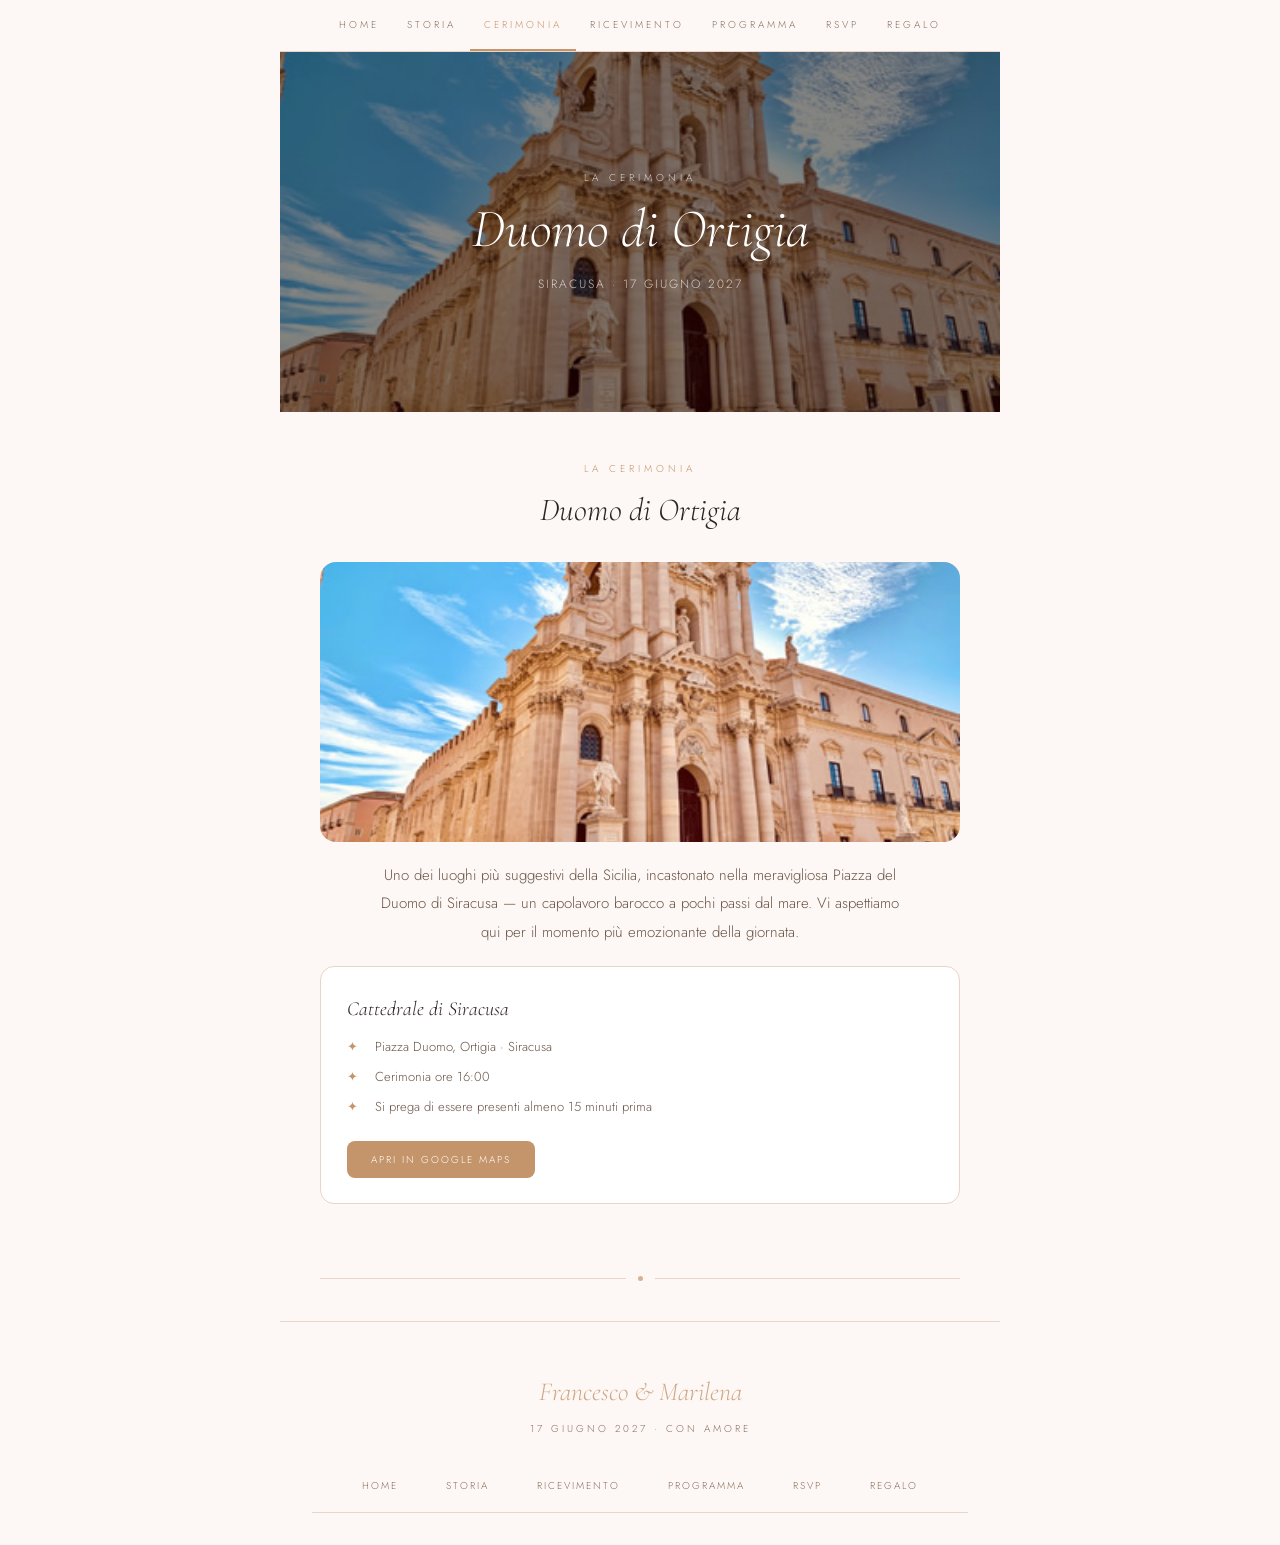
==== cerimonia.html @ 1da649b7 "Add files via upload" ====
<!DOCTYPE html>
<html lang="it">
<head>
  <meta charset="UTF-8"/>
  <meta name="viewport" content="width=device-width, initial-scale=1.0"/>
  <title>Cerimonia — Francesco & Marilena</title>
  <link rel="stylesheet" href="style.css">
  <style>
    .location-section { padding: 3rem 2.5rem 2rem; }
    .location-img-hero {
      width: 100%; height: 280px; object-fit: cover;
      border-radius: 16px; display: block; margin: 1.2rem 0;
    }
    .location-info {
      background: var(--white); border: 0.5px solid var(--gold-light);
      border-radius: 14px; padding: 1.6rem; margin-top: 1.2rem;
    }
    .location-info-title {
      font-family: 'Cormorant Garamond', serif;
      font-size: 20px; font-style: italic; color: var(--brown-dark); margin-bottom: 10px;
    }
    .location-info-row {
      display: flex; gap: 10px; align-items: flex-start;
      margin-bottom: 8px; font-size: 13px; color: var(--brown-mid);
    }
    .location-info-row span:first-child { color: var(--gold); min-width: 18px; }
    .map-btn {
      display: inline-block; margin-top: 14px;
      background: var(--gold); color: var(--white);
      text-decoration: none; border-radius: 8px;
      padding: 10px 24px; font-size: 10px; letter-spacing: 2px;
      text-transform: uppercase; transition: background 0.2s;
    }
    .map-btn:hover { background: #b0804f; }
    @media (max-width: 500px) { .location-section { padding: 2.5rem 1.5rem 1.5rem; } }
  </style>
</head>
<body>

<nav>
  <a href="index.html">Home</a>
  <a href="storia.html">Storia</a>
  <a href="cerimonia.html" class="active">Cerimonia</a>
  <a href="ricevimento.html">Ricevimento</a>
  <a href="programma.html">Programma</a>
  <a href="rsvp.html">RSVP</a>
  <a href="regalo.html">Regalo</a>
</nav>

<div class="page-hero">
  <div class="page-hero-bg" style="background-image: url('Duomo.jpg');"></div>
  <div class="page-hero-content">
    <p class="page-hero-label">La cerimonia</p>
    <h1 class="page-hero-title">Duomo di Ortigia</h1>
    <p class="page-hero-sub">Siracusa · 17 Giugno 2027</p>
  </div>
</div>

<div class="location-section">
  <p class="section-label">La cerimonia</p>
  <h2 class="section-title">Duomo di Ortigia</h2>

  <img class="location-img-hero" src="Duomo.jpg" alt="Piazza del Duomo di Ortigia, Siracusa" />

  <p class="body-text" style="margin-top: 1.2rem;">
    Uno dei luoghi più suggestivi della Sicilia, incastonato nella meravigliosa
    Piazza del Duomo di Siracusa — un capolavoro barocco a pochi passi dal mare.
    Vi aspettiamo qui per il momento più emozionante della giornata.
  </p>

  <div class="location-info">
    <p class="location-info-title">Cattedrale di Siracusa</p>
    <div class="location-info-row"><span>✦</span><span>Piazza Duomo, Ortigia · Siracusa</span></div>
    <div class="location-info-row"><span>✦</span><span>Cerimonia ore 16:00</span></div>
    <div class="location-info-row"><span>✦</span><span>Si prega di essere presenti almeno 15 minuti prima</span></div>
    <a class="map-btn" href="https://maps.google.com/?q=Duomo+di+Ortigia+Siracusa" target="_blank">Apri in Google Maps</a>
  </div>
</div>

<div class="divider"><div class="div-line"></div><div class="div-dot"></div><div class="div-line"></div></div>

<footer>
  <p class="footer-names">Francesco & Marilena</p>
  <p class="footer-sub">17 Giugno 2027 · Con amore</p>
  <nav class="footer-nav">
    <a href="index.html">Home</a>
    <a href="storia.html">Storia</a>
    <a href="ricevimento.html">Ricevimento</a>
    <a href="programma.html">Programma</a>
    <a href="rsvp.html">RSVP</a>
    <a href="regalo.html">Regalo</a>
  </nav>
</footer>
</body>
</html>
---- style.css ----
@import url('https://fonts.googleapis.com/css2?family=Cormorant+Garamond:ital,wght@0,300;0,400;1,300;1,400&family=Jost:wght@300;400&display=swap');

*, *::before, *::after { box-sizing: border-box; margin: 0; padding: 0; }

:root {
  --cream: #fdf8f5;
  --gold: #c4956a;
  --gold-light: #e8d5c8;
  --brown-dark: #2c2220;
  --brown-mid: #6b5548;
  --brown-light: #8a7060;
  --white: #ffffff;
}

html { scroll-behavior: smooth; }

body {
  font-family: 'Jost', sans-serif;
  font-weight: 300;
  background: var(--cream);
  color: var(--brown-dark);
  line-height: 1.7;
  margin: 0 auto;
  max-width: 720px;
}

/* NAV */
nav {
  position: sticky; top: 0; z-index: 100;
  background: rgba(253,248,245,0.96);
  backdrop-filter: blur(8px);
  border-bottom: 0.5px solid var(--gold-light);
  display: flex; justify-content: center; flex-wrap: wrap;
}
nav a {
  font-size: 10px; letter-spacing: 3px; text-transform: uppercase;
  color: var(--brown-light); text-decoration: none;
  padding: 16px 14px; border-bottom: 2px solid transparent;
  transition: color 0.2s, border-color 0.2s;
}
nav a:hover, nav a.active { color: var(--gold); border-bottom-color: var(--gold); }

/* PAGE HERO with background image */
.page-hero {
  position: relative; height: 360px;
  display: flex; align-items: center; justify-content: center;
  overflow: hidden; text-align: center;
}
.page-hero-bg {
  position: absolute; inset: 0;
  background-size: cover; background-position: center;
  filter: brightness(0.52);
  transition: transform 9s ease;
}
.page-hero:hover .page-hero-bg { transform: scale(1.05); }
.page-hero-content { position: relative; z-index: 1; padding: 0 2rem; }
.page-hero-label {
  font-size: 10px; letter-spacing: 4px; text-transform: uppercase;
  color: rgba(255,255,255,0.75); margin-bottom: 0.8rem;
}
.page-hero-title {
  font-family: 'Cormorant Garamond', serif;
  font-size: clamp(36px, 8vw, 54px);
  font-weight: 300; font-style: italic; color: #fff;
  line-height: 1.1;
}
.page-hero-sub {
  font-size: 12px; letter-spacing: 2px; color: rgba(255,255,255,0.7);
  text-transform: uppercase; margin-top: 1rem;
}

/* DIVIDER */
.divider {
  display: flex; align-items: center; gap: 12px;
  padding: 0 2.5rem; margin: 2.5rem 0;
}
.div-line { flex: 1; height: 0.5px; background: var(--gold-light); }
.div-dot { width: 5px; height: 5px; border-radius: 50%; background: var(--gold); opacity: 0.7; }

/* SECTIONS */
section { padding: 3rem 2.5rem 1rem; }

.section-label {
  font-size: 10px; letter-spacing: 4px; color: var(--gold);
  text-transform: uppercase; margin-bottom: 0.4rem; text-align: center;
}
.section-title {
  font-family: 'Cormorant Garamond', serif; font-size: 32px;
  font-weight: 300; font-style: italic; color: var(--brown-dark);
  text-align: center; margin-bottom: 1.5rem;
}
.body-text {
  font-size: 15px; color: var(--brown-mid); line-height: 1.9;
  text-align: center; max-width: 520px; margin: 0 auto;
}

/* CARDS */
.cards { display: grid; grid-template-columns: 1fr 1fr; gap: 14px; margin-top: 1.5rem; }
.card {
  background: var(--white); border: 0.5px solid var(--gold-light);
  border-radius: 14px; padding: 1.8rem 1.2rem; text-align: center;
}
.card-icon { color: var(--gold); font-size: 18px; margin-bottom: 10px; opacity: 0.8; }
.card-title {
  font-family: 'Cormorant Garamond', serif; font-size: 18px;
  font-style: italic; color: var(--brown-dark); margin-bottom: 6px;
}
.card-body { font-size: 13px; color: var(--brown-light); line-height: 1.7; }
.card-link {
  display: inline-block; margin-top: 10px; font-size: 10px; letter-spacing: 2px;
  text-transform: uppercase; color: var(--gold); text-decoration: none;
  border-bottom: 0.5px solid var(--gold-light); padding-bottom: 1px;
  transition: border-color 0.2s;
}
.card-link:hover { border-color: var(--gold); }

/* LOCATION IMAGE STRIP */
.location-img {
  width: 100%; height: 220px; object-fit: cover;
  border-radius: 14px; margin-top: 1.2rem;
  display: block;
}

/* TIMELINE */
.timeline { margin-top: 1.5rem; }
.tl-item { display: flex; gap: 18px; margin-bottom: 1.4rem; align-items: flex-start; }
.tl-time {
  font-size: 12px; letter-spacing: 1px; color: var(--gold);
  min-width: 48px; text-align: right; padding-top: 2px;
}
.tl-track { display: flex; flex-direction: column; align-items: center; }
.tl-dot {
  width: 9px; height: 9px; border-radius: 50%;
  background: var(--cream); border: 1.5px solid var(--gold);
  flex-shrink: 0; margin-top: 4px;
}
.tl-wire { width: 0.5px; flex: 1; min-height: 28px; background: var(--gold-light); }
.tl-content { flex: 1; padding-bottom: 12px; }
.tl-label { font-size: 14px; font-weight: 400; color: var(--brown-dark); margin-bottom: 2px; }
.tl-desc { font-size: 13px; color: var(--brown-light); }

/* RSVP */
.rsvp-box {
  background: var(--white); border: 0.5px solid var(--gold-light);
  border-radius: 18px; padding: 2.5rem 2rem; margin-top: 1.5rem;
}
.rsvp-box input, .rsvp-box select, .rsvp-box textarea {
  width: 100%; border: 0.5px solid var(--gold-light); border-radius: 8px;
  padding: 11px 14px; font-family: 'Jost', sans-serif; font-size: 14px;
  font-weight: 300; color: var(--brown-dark); background: var(--cream);
  margin-bottom: 12px; outline: none; transition: border-color 0.2s; appearance: none;
}
.rsvp-box input:focus, .rsvp-box select:focus, .rsvp-box textarea:focus { border-color: var(--gold); }
.rsvp-box textarea { resize: vertical; min-height: 80px; }
.rsvp-btn {
  background: var(--gold); color: var(--white); border: none; border-radius: 8px;
  padding: 14px 32px; font-family: 'Jost', sans-serif; font-weight: 300;
  font-size: 11px; letter-spacing: 3px; text-transform: uppercase;
  cursor: pointer; width: 100%; transition: background 0.2s, transform 0.1s;
}
.rsvp-btn:hover { background: #b0804f; }
.rsvp-btn:active { transform: scale(0.99); }
.rsvp-success {
  display: none; text-align: center; padding: 1.5rem;
  font-family: 'Cormorant Garamond', serif; font-style: italic;
  font-size: 22px; color: var(--gold);
}

/* REGALO */
.regalo-grid { display: grid; grid-template-columns: 1fr 1fr; gap: 14px; margin-top: 1.5rem; }
.regalo-card {
  background: var(--white); border: 0.5px solid var(--gold-light);
  border-radius: 14px; padding: 1.8rem 1.2rem; text-align: center;
}
.regalo-name {
  font-family: 'Cormorant Garamond', serif; font-size: 20px;
  font-style: italic; color: var(--brown-dark); margin-bottom: 4px;
}
.regalo-iban { font-size: 11px; color: var(--brown-light); margin-bottom: 14px; word-break: break-all; }
.qr-wrap { display: flex; justify-content: center; }
.regalo-note { font-size: 11px; color: var(--brown-light); margin-top: 10px; font-style: italic; }

/* FOOTER */
footer {
  text-align: center; padding: 3rem 2rem 2rem;
  border-top: 0.5px solid var(--gold-light); margin-top: 2rem;
}
.footer-names {
  font-family: 'Cormorant Garamond', serif; font-size: 26px;
  font-style: italic; color: var(--gold); opacity: 0.8;
}
.footer-sub {
  font-size: 10px; letter-spacing: 3px; color: var(--brown-light);
  text-transform: uppercase; margin-top: 6px;
}
.footer-nav { display: flex; justify-content: center; gap: 20px; margin-top: 1.5rem; flex-wrap: wrap; }
.footer-nav a {
  font-size: 10px; letter-spacing: 2px; text-transform: uppercase;
  color: var(--brown-light); text-decoration: none; transition: color 0.2s;
}
.footer-nav a:hover { color: var(--gold); }

/* ANIMATIONS */
@keyframes fadeUp {
  from { opacity: 0; transform: translateY(16px); }
  to   { opacity: 1; transform: translateY(0); }
}
.fade-up { opacity: 0; animation: fadeUp 0.8s ease forwards; }
.fade-up-1 { animation-delay: 0.1s; }
.fade-up-2 { animation-delay: 0.25s; }
.fade-up-3 { animation-delay: 0.4s; }
.fade-up-4 { animation-delay: 0.55s; }

/* RESPONSIVE */
@media (max-width: 500px) {
  .cards, .regalo-grid { grid-template-columns: 1fr; }
  nav a { padding: 12px 9px; font-size: 9px; letter-spacing: 2px; }
  section { padding: 2.5rem 1.5rem 1rem; }
  .page-hero { height: 280px; }
}
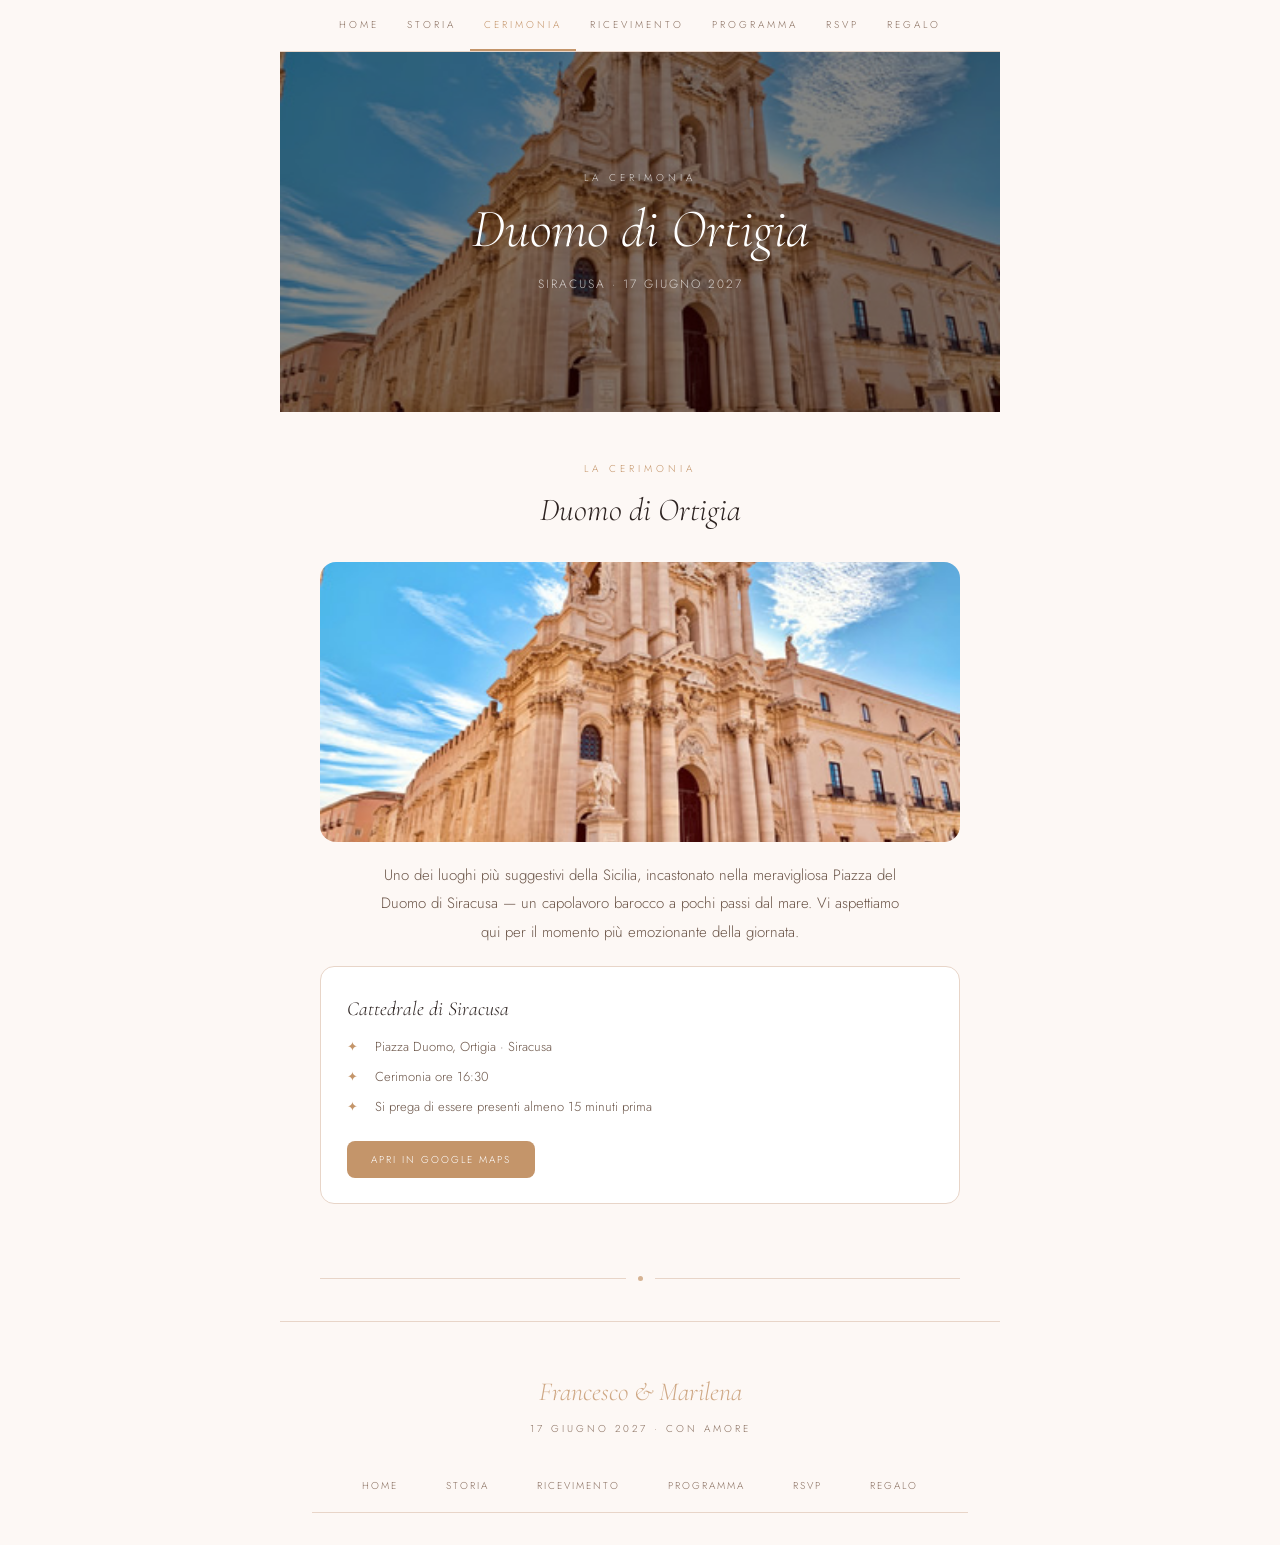
==== commit 38de8212: "Update cerimonia.html" ====
--- a/cerimonia.html
+++ b/cerimonia.html
@@ -71,7 +71,7 @@
   <div class="location-info">
     <p class="location-info-title">Cattedrale di Siracusa</p>
     <div class="location-info-row"><span>✦</span><span>Piazza Duomo, Ortigia · Siracusa</span></div>
-    <div class="location-info-row"><span>✦</span><span>Cerimonia ore 16:00</span></div>
+    <div class="location-info-row"><span>✦</span><span>Cerimonia ore 16:30</span></div>
     <div class="location-info-row"><span>✦</span><span>Si prega di essere presenti almeno 15 minuti prima</span></div>
     <a class="map-btn" href="https://maps.google.com/?q=Duomo+di+Ortigia+Siracusa" target="_blank">Apri in Google Maps</a>
   </div>
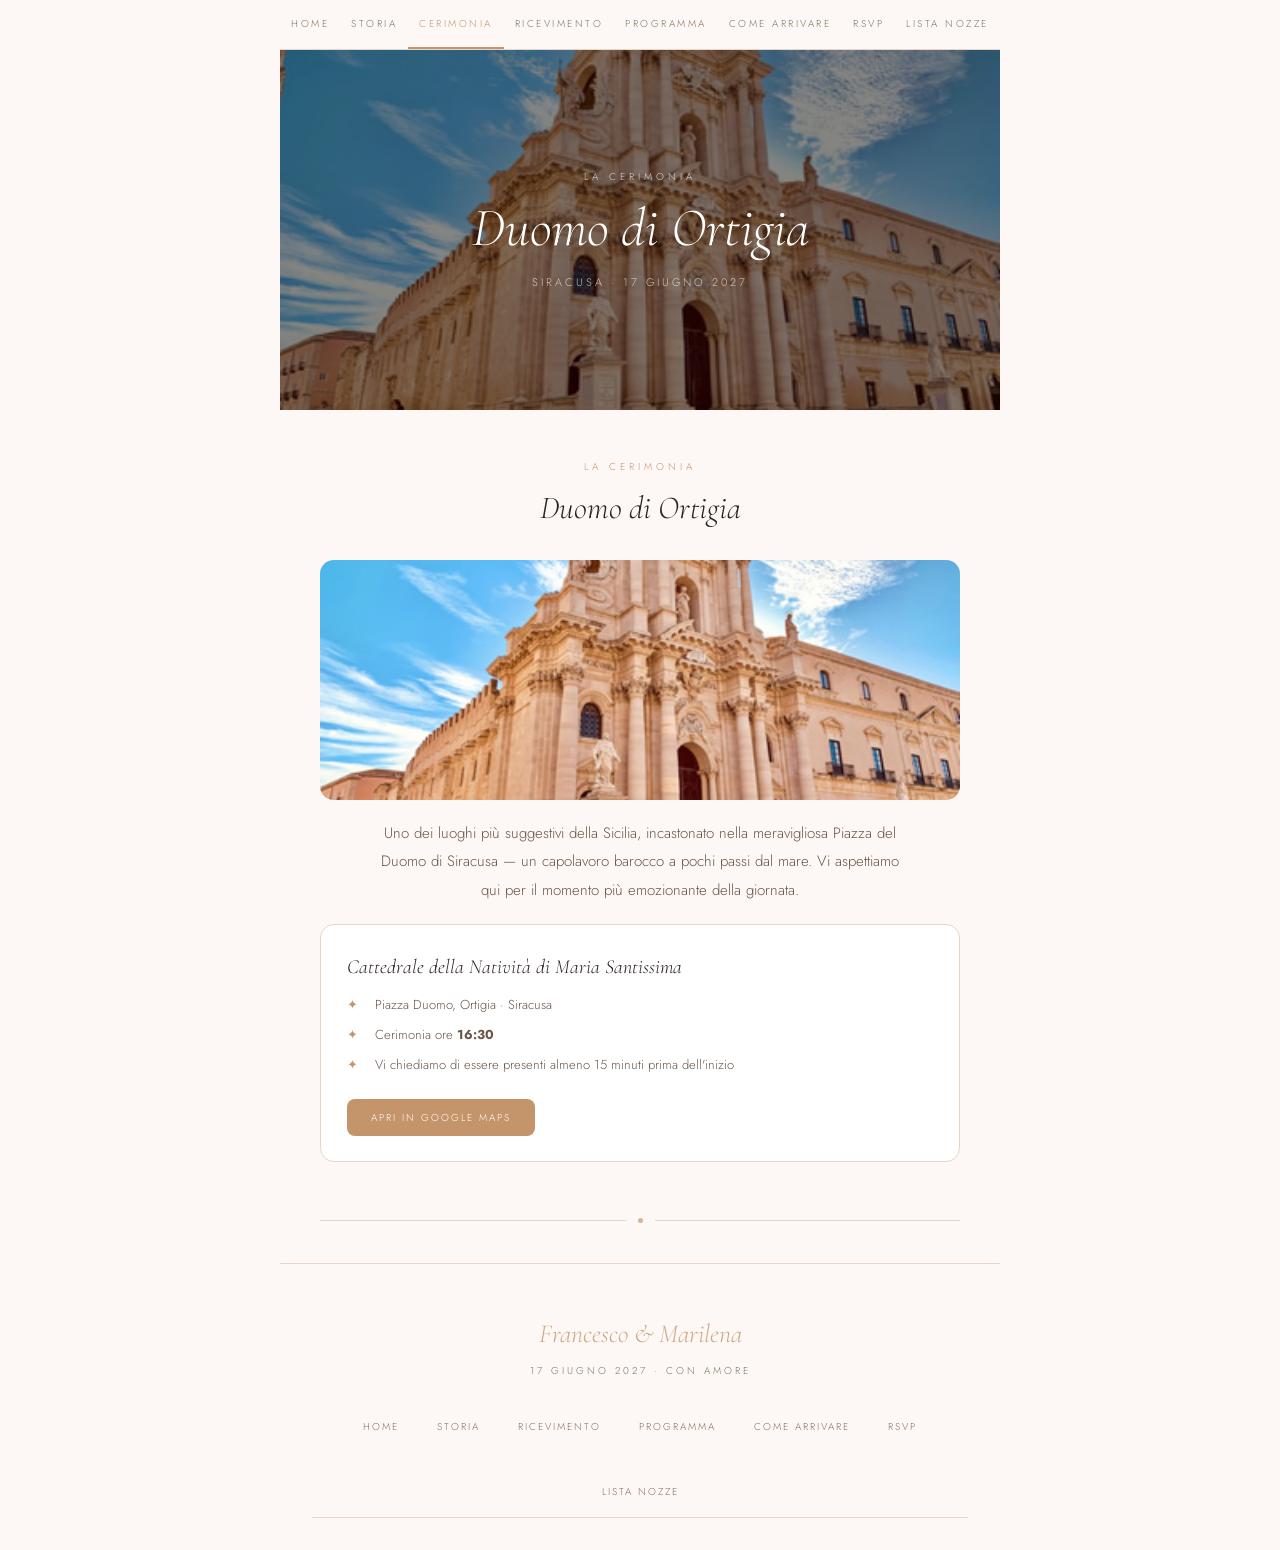
==== commit 5d0ead90: "Add files via upload" ====
--- a/cerimonia.html
+++ b/cerimonia.html
@@ -4,51 +4,25 @@
   <meta charset="UTF-8"/>
   <meta name="viewport" content="width=device-width, initial-scale=1.0"/>
   <title>Cerimonia — Francesco & Marilena</title>
+  <meta name="description" content="La cerimonia di Francesco e Marilena al Duomo di Ortigia, Siracusa, il 17 giugno 2027."/>
+  <meta property="og:title" content="Cerimonia — Francesco & Marilena"/>
+  <meta property="og:description" content="Francesco & Marilena · 17 giugno 2027 · Duomo di Ortigia, Siracusa"/>
   <link rel="stylesheet" href="style.css">
-  <style>
-    .location-section { padding: 3rem 2.5rem 2rem; }
-    .location-img-hero {
-      width: 100%; height: 280px; object-fit: cover;
-      border-radius: 16px; display: block; margin: 1.2rem 0;
-    }
-    .location-info {
-      background: var(--white); border: 0.5px solid var(--gold-light);
-      border-radius: 14px; padding: 1.6rem; margin-top: 1.2rem;
-    }
-    .location-info-title {
-      font-family: 'Cormorant Garamond', serif;
-      font-size: 20px; font-style: italic; color: var(--brown-dark); margin-bottom: 10px;
-    }
-    .location-info-row {
-      display: flex; gap: 10px; align-items: flex-start;
-      margin-bottom: 8px; font-size: 13px; color: var(--brown-mid);
-    }
-    .location-info-row span:first-child { color: var(--gold); min-width: 18px; }
-    .map-btn {
-      display: inline-block; margin-top: 14px;
-      background: var(--gold); color: var(--white);
-      text-decoration: none; border-radius: 8px;
-      padding: 10px 24px; font-size: 10px; letter-spacing: 2px;
-      text-transform: uppercase; transition: background 0.2s;
-    }
-    .map-btn:hover { background: #b0804f; }
-    @media (max-width: 500px) { .location-section { padding: 2.5rem 1.5rem 1.5rem; } }
-  </style>
 </head>
 <body>
-
 <nav>
   <a href="index.html">Home</a>
   <a href="storia.html">Storia</a>
   <a href="cerimonia.html" class="active">Cerimonia</a>
   <a href="ricevimento.html">Ricevimento</a>
   <a href="programma.html">Programma</a>
+  <a href="arrivare.html">Come arrivare</a>
   <a href="rsvp.html">RSVP</a>
-  <a href="regalo.html">Regalo</a>
+  <a href="regalo.html">Lista nozze</a>
 </nav>
 
 <div class="page-hero">
-  <div class="page-hero-bg" style="background-image: url('Duomo.jpg');"></div>
+  <div class="page-hero-bg" style="background-image: url('Duomo.jpg');" role="img" aria-label="Duomo di Ortigia, Siracusa"></div>
   <div class="page-hero-content">
     <p class="page-hero-label">La cerimonia</p>
     <h1 class="page-hero-title">Duomo di Ortigia</h1>
@@ -56,11 +30,11 @@
   </div>
 </div>
 
-<div class="location-section">
+<section>
   <p class="section-label">La cerimonia</p>
   <h2 class="section-title">Duomo di Ortigia</h2>
 
-  <img class="location-img-hero" src="Duomo.jpg" alt="Piazza del Duomo di Ortigia, Siracusa" />
+  <img class="location-img-hero" src="Duomo.jpg" alt="Piazza del Duomo di Ortigia, Siracusa" loading="lazy"/>
 
   <p class="body-text" style="margin-top: 1.2rem;">
     Uno dei luoghi più suggestivi della Sicilia, incastonato nella meravigliosa
@@ -68,14 +42,14 @@
     Vi aspettiamo qui per il momento più emozionante della giornata.
   </p>
 
-  <div class="location-info">
-    <p class="location-info-title">Cattedrale di Siracusa</p>
-    <div class="location-info-row"><span>✦</span><span>Piazza Duomo, Ortigia · Siracusa</span></div>
-    <div class="location-info-row"><span>✦</span><span>Cerimonia ore 16:30</span></div>
-    <div class="location-info-row"><span>✦</span><span>Si prega di essere presenti almeno 15 minuti prima</span></div>
-    <a class="map-btn" href="https://maps.google.com/?q=Duomo+di+Ortigia+Siracusa" target="_blank">Apri in Google Maps</a>
+  <div class="info-box">
+    <p class="info-box-title">Cattedrale della Natività di Maria Santissima</p>
+    <div class="info-row"><span>✦</span><span>Piazza Duomo, Ortigia · Siracusa</span></div>
+    <div class="info-row"><span>✦</span><span>Cerimonia ore <strong>16:30</strong></span></div>
+    <div class="info-row"><span>✦</span><span>Vi chiediamo di essere presenti almeno 15 minuti prima dell'inizio</span></div>
+    <a class="map-btn" href="https://maps.google.com/?q=Duomo+di+Ortigia+Siracusa" target="_blank" rel="noopener" aria-label="Apri il Duomo di Ortigia in Google Maps">Apri in Google Maps</a>
   </div>
-</div>
+</section>
 
 <div class="divider"><div class="div-line"></div><div class="div-dot"></div><div class="div-line"></div></div>
 
@@ -87,8 +61,9 @@
     <a href="storia.html">Storia</a>
     <a href="ricevimento.html">Ricevimento</a>
     <a href="programma.html">Programma</a>
+    <a href="arrivare.html">Come arrivare</a>
     <a href="rsvp.html">RSVP</a>
-    <a href="regalo.html">Regalo</a>
+    <a href="regalo.html">Lista nozze</a>
   </nav>
 </footer>
 </body>
--- a/style.css
+++ b/style.css
@@ -33,14 +33,14 @@
   display: flex; justify-content: center; flex-wrap: wrap;
 }
 nav a {
-  font-size: 10px; letter-spacing: 3px; text-transform: uppercase;
+  font-size: 10px; letter-spacing: 2.5px; text-transform: uppercase;
   color: var(--brown-light); text-decoration: none;
-  padding: 16px 14px; border-bottom: 2px solid transparent;
+  padding: 15px 11px; border-bottom: 2px solid transparent;
   transition: color 0.2s, border-color 0.2s;
 }
 nav a:hover, nav a.active { color: var(--gold); border-bottom-color: var(--gold); }
 
-/* PAGE HERO with background image */
+/* PAGE HERO */
 .page-hero {
   position: relative; height: 360px;
   display: flex; align-items: center; justify-content: center;
@@ -61,11 +61,10 @@
 .page-hero-title {
   font-family: 'Cormorant Garamond', serif;
   font-size: clamp(36px, 8vw, 54px);
-  font-weight: 300; font-style: italic; color: #fff;
-  line-height: 1.1;
+  font-weight: 300; font-style: italic; color: #fff; line-height: 1.1;
 }
 .page-hero-sub {
-  font-size: 12px; letter-spacing: 2px; color: rgba(255,255,255,0.7);
+  font-size: 11px; letter-spacing: 3px; color: rgba(255,255,255,0.7);
   text-transform: uppercase; margin-top: 1rem;
 }
 
@@ -78,7 +77,7 @@
 .div-dot { width: 5px; height: 5px; border-radius: 50%; background: var(--gold); opacity: 0.7; }
 
 /* SECTIONS */
-section { padding: 3rem 2.5rem 1rem; }
+section { padding: 3rem 2.5rem 1rem; scroll-margin-top: 60px; }
 
 .section-label {
   font-size: 10px; letter-spacing: 4px; color: var(--gold);
@@ -114,19 +113,48 @@
 }
 .card-link:hover { border-color: var(--gold); }
 
-/* LOCATION IMAGE STRIP */
-.location-img {
-  width: 100%; height: 220px; object-fit: cover;
-  border-radius: 14px; margin-top: 1.2rem;
-  display: block;
-}
+/* LOCATION IMAGES */
+.location-img-hero {
+  width: 100%; height: 240px; object-fit: cover;
+  border-radius: 14px; display: block; margin: 1.2rem 0;
+}
+.location-img-row {
+  display: grid; grid-template-columns: 1fr 1fr; gap: 10px; margin: 1rem 0;
+}
+.location-img-row img {
+  width: 100%; height: 170px; object-fit: cover;
+  border-radius: 12px; display: block;
+}
+
+/* INFO BOX */
+.info-box {
+  background: var(--white); border: 0.5px solid var(--gold-light);
+  border-radius: 14px; padding: 1.6rem; margin-top: 1.2rem;
+}
+.info-box-title {
+  font-family: 'Cormorant Garamond', serif;
+  font-size: 20px; font-style: italic; color: var(--brown-dark); margin-bottom: 10px;
+}
+.info-row {
+  display: flex; gap: 10px; align-items: flex-start;
+  margin-bottom: 8px; font-size: 13px; color: var(--brown-mid);
+}
+.info-row span:first-child { color: var(--gold); min-width: 18px; flex-shrink: 0; }
+.map-btn {
+  display: inline-block; margin-top: 14px;
+  background: var(--gold); color: var(--white);
+  text-decoration: none; border-radius: 8px;
+  padding: 10px 24px; font-size: 10px; letter-spacing: 2px;
+  text-transform: uppercase; transition: background 0.2s;
+}
+.map-btn:hover { background: #b0804f; }
 
 /* TIMELINE */
 .timeline { margin-top: 1.5rem; }
 .tl-item { display: flex; gap: 18px; margin-bottom: 1.4rem; align-items: flex-start; }
 .tl-time {
   font-size: 12px; letter-spacing: 1px; color: var(--gold);
-  min-width: 48px; text-align: right; padding-top: 2px;
+  min-width: 52px; text-align: right; padding-top: 2px; flex-shrink: 0;
 }
 .tl-track { display: flex; flex-direction: column; align-items: center; }
 .tl-dot {
@@ -144,42 +172,32 @@
   background: var(--white); border: 0.5px solid var(--gold-light);
   border-radius: 18px; padding: 2.5rem 2rem; margin-top: 1.5rem;
 }
-.rsvp-box input, .rsvp-box select, .rsvp-box textarea {
+.rsvp-box input,
+.rsvp-box select,
+.rsvp-box textarea {
   width: 100%; border: 0.5px solid var(--gold-light); border-radius: 8px;
-  padding: 11px 14px; font-family: 'Jost', sans-serif; font-size: 14px;
+  padding: 12px 14px; font-family: 'Jost', sans-serif; font-size: 14px;
   font-weight: 300; color: var(--brown-dark); background: var(--cream);
   margin-bottom: 12px; outline: none; transition: border-color 0.2s; appearance: none;
 }
-.rsvp-box input:focus, .rsvp-box select:focus, .rsvp-box textarea:focus { border-color: var(--gold); }
+.rsvp-box input:focus,
+.rsvp-box select:focus,
+.rsvp-box textarea:focus { border-color: var(--gold); }
 .rsvp-box textarea { resize: vertical; min-height: 80px; }
 .rsvp-btn {
   background: var(--gold); color: var(--white); border: none; border-radius: 8px;
   padding: 14px 32px; font-family: 'Jost', sans-serif; font-weight: 300;
   font-size: 11px; letter-spacing: 3px; text-transform: uppercase;
-  cursor: pointer; width: 100%; transition: background 0.2s, transform 0.1s;
+  cursor: pointer; width: 100%; transition: background 0.2s;
 }
 .rsvp-btn:hover { background: #b0804f; }
-.rsvp-btn:active { transform: scale(0.99); }
+.rsvp-btn:focus { outline: 2px solid var(--gold); outline-offset: 2px; }
 .rsvp-success {
   display: none; text-align: center; padding: 1.5rem;
   font-family: 'Cormorant Garamond', serif; font-style: italic;
   font-size: 22px; color: var(--gold);
 }
 
-/* REGALO */
-.regalo-grid { display: grid; grid-template-columns: 1fr 1fr; gap: 14px; margin-top: 1.5rem; }
-.regalo-card {
-  background: var(--white); border: 0.5px solid var(--gold-light);
-  border-radius: 14px; padding: 1.8rem 1.2rem; text-align: center;
-}
-.regalo-name {
-  font-family: 'Cormorant Garamond', serif; font-size: 20px;
-  font-style: italic; color: var(--brown-dark); margin-bottom: 4px;
-}
-.regalo-iban { font-size: 11px; color: var(--brown-light); margin-bottom: 14px; word-break: break-all; }
-.qr-wrap { display: flex; justify-content: center; }
-.regalo-note { font-size: 11px; color: var(--brown-light); margin-top: 10px; font-style: italic; }
-
 /* FOOTER */
 footer {
   text-align: center; padding: 3rem 2rem 2rem;
@@ -193,7 +211,7 @@
   font-size: 10px; letter-spacing: 3px; color: var(--brown-light);
   text-transform: uppercase; margin-top: 6px;
 }
-.footer-nav { display: flex; justify-content: center; gap: 20px; margin-top: 1.5rem; flex-wrap: wrap; }
+.footer-nav { display: flex; justify-content: center; gap: 16px; margin-top: 1.5rem; flex-wrap: wrap; }
 .footer-nav a {
   font-size: 10px; letter-spacing: 2px; text-transform: uppercase;
   color: var(--brown-light); text-decoration: none; transition: color 0.2s;
@@ -205,16 +223,22 @@
   from { opacity: 0; transform: translateY(16px); }
   to   { opacity: 1; transform: translateY(0); }
 }
-.fade-up { opacity: 0; animation: fadeUp 0.8s ease forwards; }
-.fade-up-1 { animation-delay: 0.1s; }
-.fade-up-2 { animation-delay: 0.25s; }
-.fade-up-3 { animation-delay: 0.4s; }
-.fade-up-4 { animation-delay: 0.55s; }
+
+/* NAVETTA BADGE */
+.badge-info {
+  display: inline-block; font-size: 10px; letter-spacing: 2px;
+  text-transform: uppercase; color: var(--brown-light);
+  background: var(--cream); border: 0.5px solid var(--gold-light);
+  border-radius: 20px; padding: 4px 14px; margin-bottom: 1rem;
+}
 
 /* RESPONSIVE */
-@media (max-width: 500px) {
-  .cards, .regalo-grid { grid-template-columns: 1fr; }
-  nav a { padding: 12px 9px; font-size: 9px; letter-spacing: 2px; }
-  section { padding: 2.5rem 1.5rem 1rem; }
+@media (max-width: 540px) {
+  .cards { grid-template-columns: 1fr; }
+  .location-img-row { grid-template-columns: 1fr; }
+  nav a { padding: 12px 8px; font-size: 9px; letter-spacing: 1.5px; }
+  section { padding: 2.5rem 1.4rem 1rem; }
   .page-hero { height: 280px; }
-}
+  .rsvp-box { padding: 1.8rem 1.2rem; }
+  .divider { padding: 0 1.4rem; }
+}
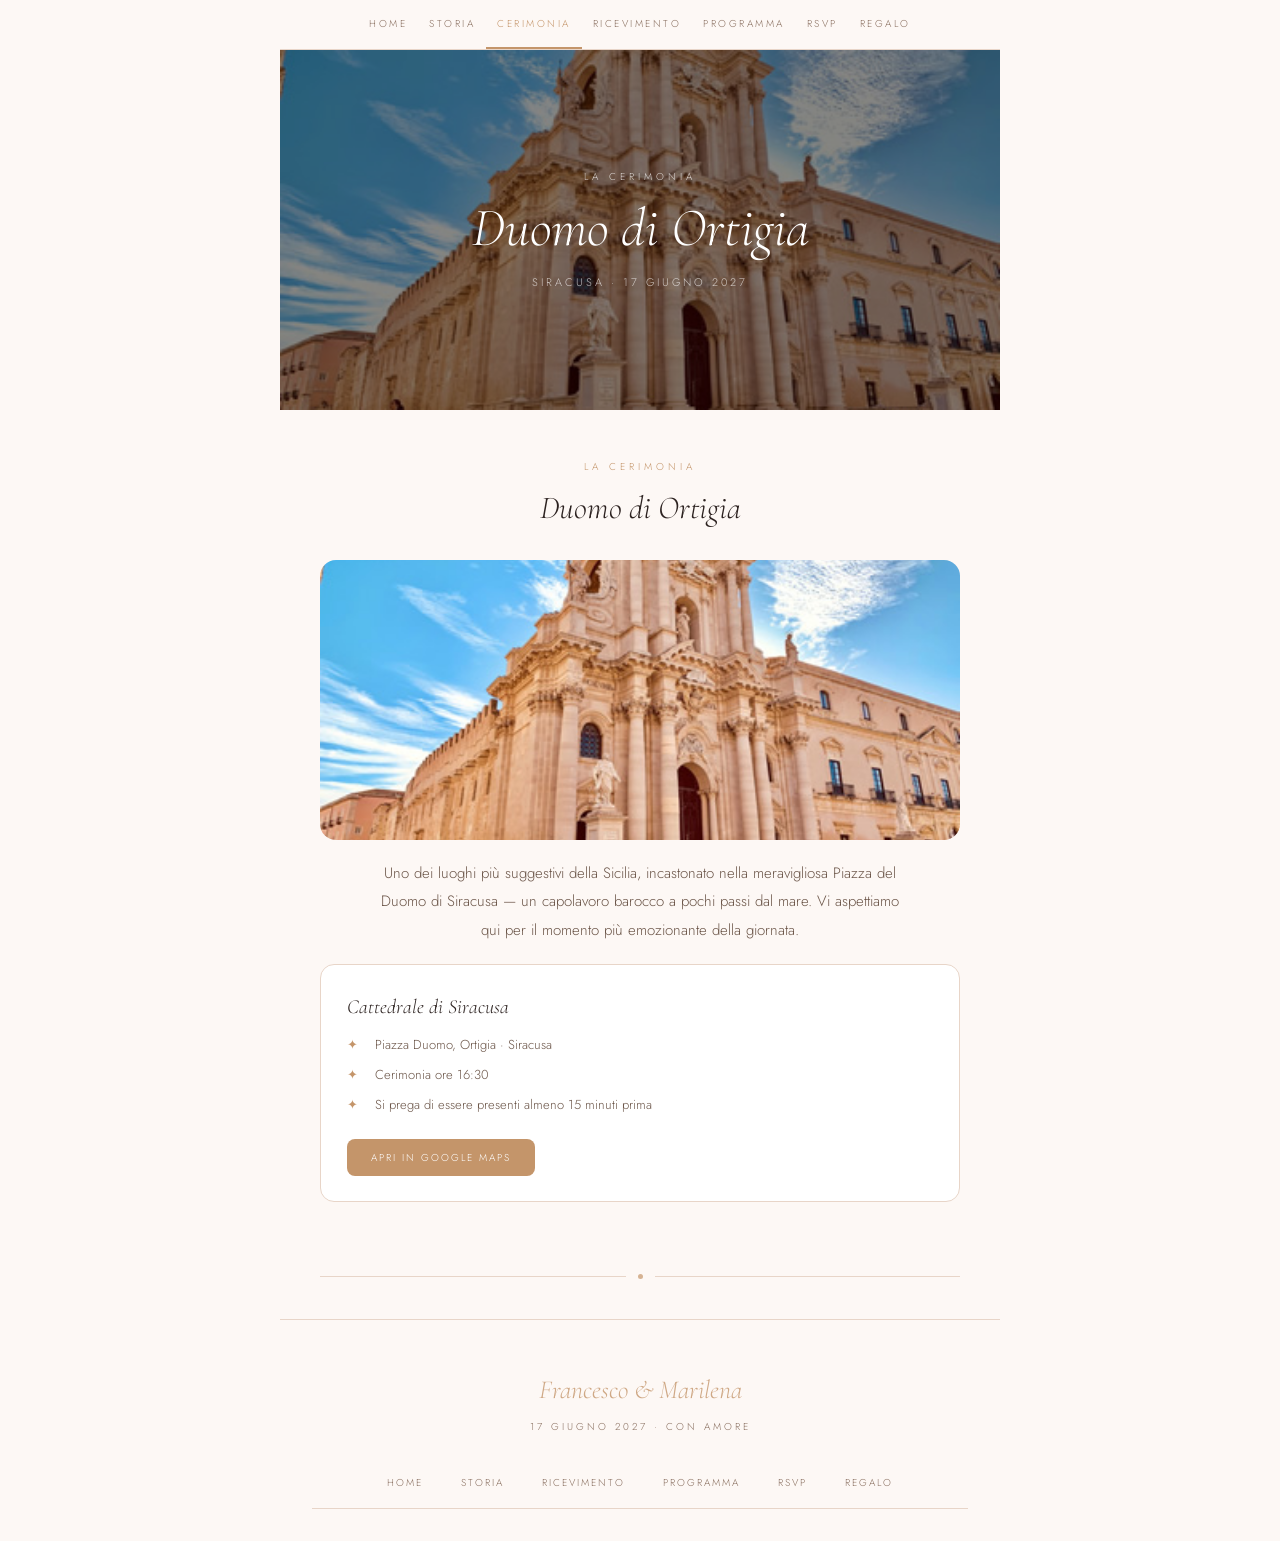
==== commit 0e5eca71: "Add files via upload" ====
--- a/cerimonia.html
+++ b/cerimonia.html
@@ -4,25 +4,51 @@
   <meta charset="UTF-8"/>
   <meta name="viewport" content="width=device-width, initial-scale=1.0"/>
   <title>Cerimonia — Francesco & Marilena</title>
-  <meta name="description" content="La cerimonia di Francesco e Marilena al Duomo di Ortigia, Siracusa, il 17 giugno 2027."/>
-  <meta property="og:title" content="Cerimonia — Francesco & Marilena"/>
-  <meta property="og:description" content="Francesco & Marilena · 17 giugno 2027 · Duomo di Ortigia, Siracusa"/>
   <link rel="stylesheet" href="style.css">
+  <style>
+    .location-section { padding: 3rem 2.5rem 2rem; }
+    .location-img-hero {
+      width: 100%; height: 280px; object-fit: cover;
+      border-radius: 16px; display: block; margin: 1.2rem 0;
+    }
+    .location-info {
+      background: var(--white); border: 0.5px solid var(--gold-light);
+      border-radius: 14px; padding: 1.6rem; margin-top: 1.2rem;
+    }
+    .location-info-title {
+      font-family: 'Cormorant Garamond', serif;
+      font-size: 20px; font-style: italic; color: var(--brown-dark); margin-bottom: 10px;
+    }
+    .location-info-row {
+      display: flex; gap: 10px; align-items: flex-start;
+      margin-bottom: 8px; font-size: 13px; color: var(--brown-mid);
+    }
+    .location-info-row span:first-child { color: var(--gold); min-width: 18px; }
+    .map-btn {
+      display: inline-block; margin-top: 14px;
+      background: var(--gold); color: var(--white);
+      text-decoration: none; border-radius: 8px;
+      padding: 10px 24px; font-size: 10px; letter-spacing: 2px;
+      text-transform: uppercase; transition: background 0.2s;
+    }
+    .map-btn:hover { background: #b0804f; }
+    @media (max-width: 500px) { .location-section { padding: 2.5rem 1.5rem 1.5rem; } }
+  </style>
 </head>
 <body>
+
 <nav>
   <a href="index.html">Home</a>
   <a href="storia.html">Storia</a>
   <a href="cerimonia.html" class="active">Cerimonia</a>
   <a href="ricevimento.html">Ricevimento</a>
   <a href="programma.html">Programma</a>
-  <a href="arrivare.html">Come arrivare</a>
   <a href="rsvp.html">RSVP</a>
-  <a href="regalo.html">Lista nozze</a>
+  <a href="regalo.html">Regalo</a>
 </nav>
 
 <div class="page-hero">
-  <div class="page-hero-bg" style="background-image: url('Duomo.jpg');" role="img" aria-label="Duomo di Ortigia, Siracusa"></div>
+  <div class="page-hero-bg" style="background-image: url('Duomo.jpg');"></div>
   <div class="page-hero-content">
     <p class="page-hero-label">La cerimonia</p>
     <h1 class="page-hero-title">Duomo di Ortigia</h1>
@@ -30,11 +56,11 @@
   </div>
 </div>
 
-<section>
+<div class="location-section">
   <p class="section-label">La cerimonia</p>
   <h2 class="section-title">Duomo di Ortigia</h2>
 
-  <img class="location-img-hero" src="Duomo.jpg" alt="Piazza del Duomo di Ortigia, Siracusa" loading="lazy"/>
+  <img class="location-img-hero" src="Duomo.jpg" alt="Piazza del Duomo di Ortigia, Siracusa" />
 
   <p class="body-text" style="margin-top: 1.2rem;">
     Uno dei luoghi più suggestivi della Sicilia, incastonato nella meravigliosa
@@ -42,14 +68,14 @@
     Vi aspettiamo qui per il momento più emozionante della giornata.
   </p>
 
-  <div class="info-box">
-    <p class="info-box-title">Cattedrale della Natività di Maria Santissima</p>
-    <div class="info-row"><span>✦</span><span>Piazza Duomo, Ortigia · Siracusa</span></div>
-    <div class="info-row"><span>✦</span><span>Cerimonia ore <strong>16:30</strong></span></div>
-    <div class="info-row"><span>✦</span><span>Vi chiediamo di essere presenti almeno 15 minuti prima dell'inizio</span></div>
-    <a class="map-btn" href="https://maps.google.com/?q=Duomo+di+Ortigia+Siracusa" target="_blank" rel="noopener" aria-label="Apri il Duomo di Ortigia in Google Maps">Apri in Google Maps</a>
+  <div class="location-info">
+    <p class="location-info-title">Cattedrale di Siracusa</p>
+    <div class="location-info-row"><span>✦</span><span>Piazza Duomo, Ortigia · Siracusa</span></div>
+    <div class="location-info-row"><span>✦</span><span>Cerimonia ore 16:30</span></div>
+    <div class="location-info-row"><span>✦</span><span>Si prega di essere presenti almeno 15 minuti prima</span></div>
+    <a class="map-btn" href="https://maps.google.com/?q=Duomo+di+Ortigia+Siracusa" target="_blank">Apri in Google Maps</a>
   </div>
-</section>
+</div>
 
 <div class="divider"><div class="div-line"></div><div class="div-dot"></div><div class="div-line"></div></div>
 
@@ -61,9 +87,8 @@
     <a href="storia.html">Storia</a>
     <a href="ricevimento.html">Ricevimento</a>
     <a href="programma.html">Programma</a>
-    <a href="arrivare.html">Come arrivare</a>
     <a href="rsvp.html">RSVP</a>
-    <a href="regalo.html">Lista nozze</a>
+    <a href="regalo.html">Regalo</a>
   </nav>
 </footer>
 </body>
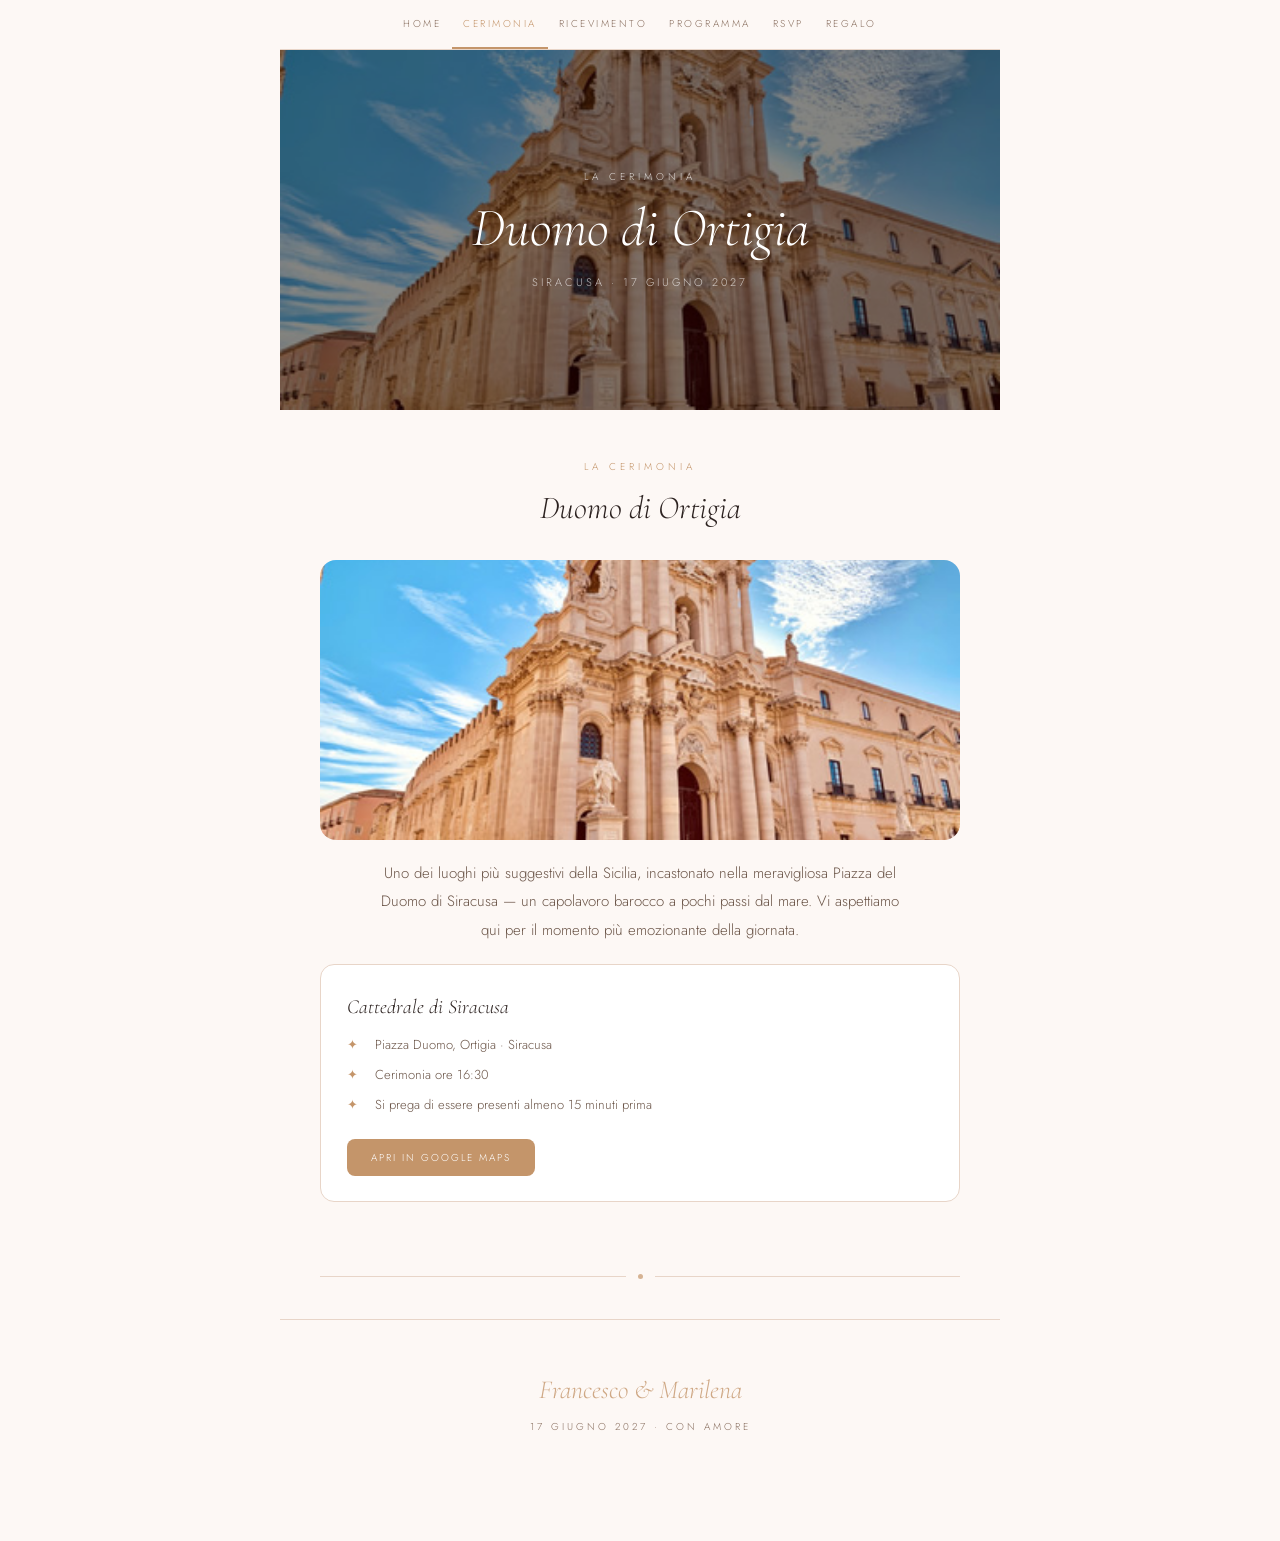
==== commit 4e1014c4: "Add files via upload" ====
--- a/cerimonia.html
+++ b/cerimonia.html
@@ -39,7 +39,6 @@
 
 <nav>
   <a href="index.html">Home</a>
-  <a href="storia.html">Storia</a>
   <a href="cerimonia.html" class="active">Cerimonia</a>
   <a href="ricevimento.html">Ricevimento</a>
   <a href="programma.html">Programma</a>
@@ -84,7 +83,6 @@
   <p class="footer-sub">17 Giugno 2027 · Con amore</p>
   <nav class="footer-nav">
     <a href="index.html">Home</a>
-    <a href="storia.html">Storia</a>
     <a href="ricevimento.html">Ricevimento</a>
     <a href="programma.html">Programma</a>
     <a href="rsvp.html">RSVP</a>
